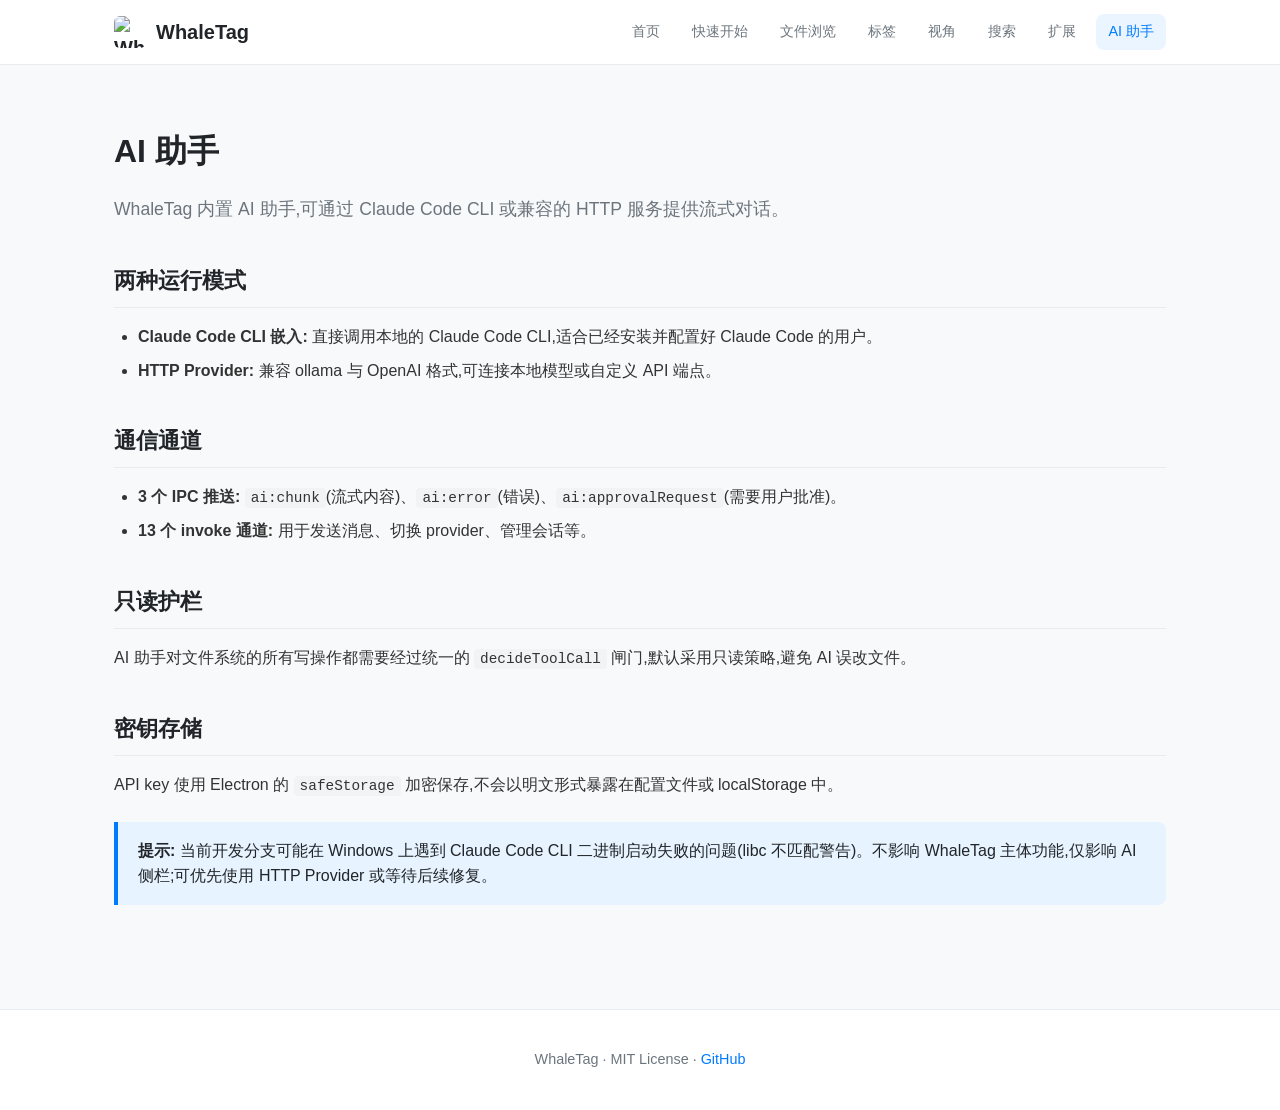
==== pages/ai-assistant.html @ e9094afe "Initial Pages framework Add static HTML usage manual site for WhaleTag.  Includes: - index.html land" ====
<!DOCTYPE html>
<html lang="zh-CN">
<head>
  <meta charset="UTF-8" />
  <meta name="viewport" content="width=device-width, initial-scale=1.0" />
  <title>AI 助手 - WhaleTag 使用说明</title>
  <link rel="stylesheet" href="../css/style.css" />
</head>
<body>
  <header class="site-header">
    <div class="container header-inner">
      <a href="../index.html" class="brand">
        <img src="https://raw.githubusercontent.com/FE-Berserker/WhaleTag/main/resources/logo.png" alt="WhaleTag" class="brand-logo" />
        <span class="brand-name">WhaleTag</span>
      </a>
      <button class="nav-toggle" aria-label="打开导航" aria-expanded="false"><span></span><span></span><span></span></button>
      <nav class="site-nav">
        <a href="../index.html">首页</a>
        <a href="getting-started.html">快速开始</a>
        <a href="file-browser.html">文件浏览</a>
        <a href="tagging.html">标签</a>
        <a href="perspectives.html">视角</a>
        <a href="search.html">搜索</a>
        <a href="extensions.html">扩展</a>
        <a href="ai-assistant.html" class="active">AI 助手</a>
      </nav>
    </div>
  </header>

  <main class="page-content">
    <div class="container">
      <h1>AI 助手</h1>
      <p class="lead">WhaleTag 内置 AI 助手,可通过 Claude Code CLI 或兼容的 HTTP 服务提供流式对话。</p>

      <h2>两种运行模式</h2>
      <ul>
        <li><strong>Claude Code CLI 嵌入:</strong> 直接调用本地的 Claude Code CLI,适合已经安装并配置好 Claude Code 的用户。</li>
        <li><strong>HTTP Provider:</strong> 兼容 ollama 与 OpenAI 格式,可连接本地模型或自定义 API 端点。</li>
      </ul>

      <h2>通信通道</h2>
      <ul>
        <li><strong>3 个 IPC 推送:</strong> <code>ai:chunk</code>(流式内容)、<code>ai:error</code>(错误)、<code>ai:approvalRequest</code>(需要用户批准)。</li>
        <li><strong>13 个 invoke 通道:</strong> 用于发送消息、切换 provider、管理会话等。</li>
      </ul>

      <h2>只读护栏</h2>
      <p>AI 助手对文件系统的所有写操作都需要经过统一的 <code>decideToolCall</code> 闸门,默认采用只读策略,避免 AI 误改文件。</p>

      <h2>密钥存储</h2>
      <p>API key 使用 Electron 的 <code>safeStorage</code> 加密保存,不会以明文形式暴露在配置文件或 localStorage 中。</p>

      <div class="callout">
        <strong>提示:</strong> 当前开发分支可能在 Windows 上遇到 Claude Code CLI 二进制启动失败的问题(libc 不匹配警告)。不影响 WhaleTag 主体功能,仅影响 AI 侧栏;可优先使用 HTTP Provider 或等待后续修复。
      </div>
    </div>
  </main>

  <footer class="site-footer">
    <div class="container">
      <p>WhaleTag · MIT License · <a href="https://github.com/FE-Berserker/WhaleTag" target="_blank" rel="noopener">GitHub</a></p>
    </div>
  </footer>

  <script src="../js/app.js"></script>
</body>
</html>
---- css/style.css ----
:root {
  --color-primary: #007bff;
  --color-primary-dark: #0056b3;
  --color-bg: #f8f9fa;
  --color-surface: #ffffff;
  --color-text: #212529;
  --color-text-muted: #6c757d;
  --color-border: #e9ecef;
  --color-code-bg: #f1f3f5;
  --radius: 8px;
  --shadow: 0 2px 8px rgba(0, 0, 0, 0.06);
  --max-width: 1100px;
}

* {
  box-sizing: border-box;
}

html {
  scroll-behavior: smooth;
}

body {
  margin: 0;
  font-family: -apple-system, BlinkMacSystemFont, "Segoe UI", Roboto, "Helvetica Neue", Arial, sans-serif;
  color: var(--color-text);
  background: var(--color-bg);
  line-height: 1.6;
}

.container {
  max-width: var(--max-width);
  margin: 0 auto;
  padding: 0 24px;
}

/* Header */
.site-header {
  position: sticky;
  top: 0;
  z-index: 100;
  background: rgba(255, 255, 255, 0.95);
  backdrop-filter: blur(8px);
  border-bottom: 1px solid var(--color-border);
}

.header-inner {
  display: flex;
  align-items: center;
  justify-content: space-between;
  height: 64px;
}

.brand {
  display: flex;
  align-items: center;
  gap: 10px;
  text-decoration: none;
  color: var(--color-text);
  font-weight: 700;
  font-size: 1.25rem;
}

.brand-logo {
  width: 32px;
  height: 32px;
  border-radius: 6px;
}

.site-nav {
  display: flex;
  gap: 8px;
}

.site-nav a {
  padding: 6px 12px;
  border-radius: var(--radius);
  text-decoration: none;
  color: var(--color-text-muted);
  font-size: 0.9rem;
  transition: background 0.2s, color 0.2s;
}

.site-nav a:hover,
.site-nav a.active {
  color: var(--color-primary);
  background: rgba(0, 123, 255, 0.08);
}

.nav-toggle {
  display: none;
  flex-direction: column;
  gap: 5px;
  width: 32px;
  height: 32px;
  border: none;
  background: transparent;
  cursor: pointer;
}

.nav-toggle span {
  display: block;
  width: 100%;
  height: 2px;
  background: var(--color-text);
  border-radius: 2px;
  transition: transform 0.2s;
}

/* Hero */
.hero {
  padding: 80px 0 60px;
  background: linear-gradient(135deg, #ffffff 0%, #eef5ff 100%);
  text-align: center;
}

.hero h1 {
  font-size: 2.75rem;
  margin: 0 0 16px;
  color: var(--color-text);
}

.hero-subtitle {
  font-size: 1.25rem;
  color: var(--color-text-muted);
  margin: 0 0 32px;
}

.hero-actions {
  display: flex;
  gap: 16px;
  justify-content: center;
  flex-wrap: wrap;
}

.btn {
  display: inline-flex;
  align-items: center;
  padding: 12px 24px;
  border-radius: var(--radius);
  text-decoration: none;
  font-weight: 600;
  transition: transform 0.15s, box-shadow 0.15s;
}

.btn:hover {
  transform: translateY(-1px);
}

.btn-primary {
  background: var(--color-primary);
  color: #fff;
}

.btn-primary:hover {
  background: var(--color-primary-dark);
}

.btn-secondary {
  background: var(--color-surface);
  color: var(--color-text);
  border: 1px solid var(--color-border);
}

/* Sections */
.section {
  padding: 60px 0;
}

.section-alt {
  background: var(--color-surface);
}

.section h2 {
  font-size: 1.75rem;
  margin: 0 0 24px;
  text-align: center;
}

/* Feature grid */
.feature-grid {
  display: grid;
  grid-template-columns: repeat(auto-fit, minmax(280px, 1fr));
  gap: 20px;
}

.feature-card {
  background: var(--color-surface);
  border: 1px solid var(--color-border);
  border-radius: var(--radius);
  padding: 24px;
  text-decoration: none;
  color: inherit;
  box-shadow: var(--shadow);
  transition: transform 0.15s, box-shadow 0.15s;
}

.feature-card:hover {
  transform: translateY(-2px);
  box-shadow: 0 6px 16px rgba(0, 0, 0, 0.08);
}

.feature-icon {
  font-size: 2rem;
  margin-bottom: 12px;
}

.feature-card h3 {
  margin: 0 0 8px;
  font-size: 1.15rem;
}

.feature-card p {
  margin: 0;
  color: var(--color-text-muted);
  font-size: 0.95rem;
}

/* Content pages */
.page-content {
  padding: 40px 0 80px;
}

.page-content h1 {
  font-size: 2rem;
  margin-bottom: 8px;
}

.page-content .lead {
  font-size: 1.1rem;
  color: var(--color-text-muted);
  margin-bottom: 32px;
}

.page-content h2 {
  font-size: 1.4rem;
  margin: 40px 0 16px;
  padding-bottom: 8px;
  border-bottom: 1px solid var(--color-border);
}

.page-content h3 {
  font-size: 1.15rem;
  margin: 24px 0 12px;
}

.page-content p,
.page-content li {
  color: #333;
}

.page-content ul,
.page-content ol {
  padding-left: 24px;
}

.page-content li + li {
  margin-top: 8px;
}

/* Code */
code {
  font-family: SFMono-Regular, Consolas, "Liberation Mono", Menlo, monospace;
  background: var(--color-code-bg);
  padding: 2px 6px;
  border-radius: 4px;
  font-size: 0.9em;
}

pre {
  background: #1e1e1e;
  color: #d4d4d4;
  padding: 16px;
  border-radius: var(--radius);
  overflow-x: auto;
}

pre code {
  background: transparent;
  padding: 0;
  color: inherit;
}

/* Lists */
.principle-list {
  max-width: 720px;
  margin: 0 auto;
}

.steps {
  max-width: 720px;
  margin: 0 auto 16px;
}

.steps code {
  display: inline-block;
  margin-top: 6px;
}

/* Screenshot placeholder / callout */
.callout {
  background: #e7f3ff;
  border-left: 4px solid var(--color-primary);
  padding: 16px 20px;
  border-radius: 0 var(--radius) var(--radius) 0;
  margin: 24px 0;
}

.screenshot-placeholder {
  background: var(--color-code-bg);
  border: 2px dashed var(--color-border);
  border-radius: var(--radius);
  padding: 40px;
  text-align: center;
  color: var(--color-text-muted);
  margin: 20px 0;
}

/* Footer */
.site-footer {
  background: var(--color-surface);
  border-top: 1px solid var(--color-border);
  padding: 24px 0;
  text-align: center;
  color: var(--color-text-muted);
  font-size: 0.9rem;
}

.site-footer a {
  color: var(--color-primary);
  text-decoration: none;
}

/* Responsive */
@media (max-width: 860px) {
  .nav-toggle {
    display: flex;
  }

  .site-nav {
    position: absolute;
    top: 64px;
    left: 0;
    right: 0;
    flex-direction: column;
    background: var(--color-surface);
    border-bottom: 1px solid var(--color-border);
    padding: 16px 24px;
    gap: 4px;
    display: none;
  }

  .site-nav.open {
    display: flex;
  }

  .site-nav a {
    padding: 10px 12px;
  }

  .hero h1 {
    font-size: 2rem;
  }

  .hero-subtitle {
    font-size: 1.05rem;
  }
}
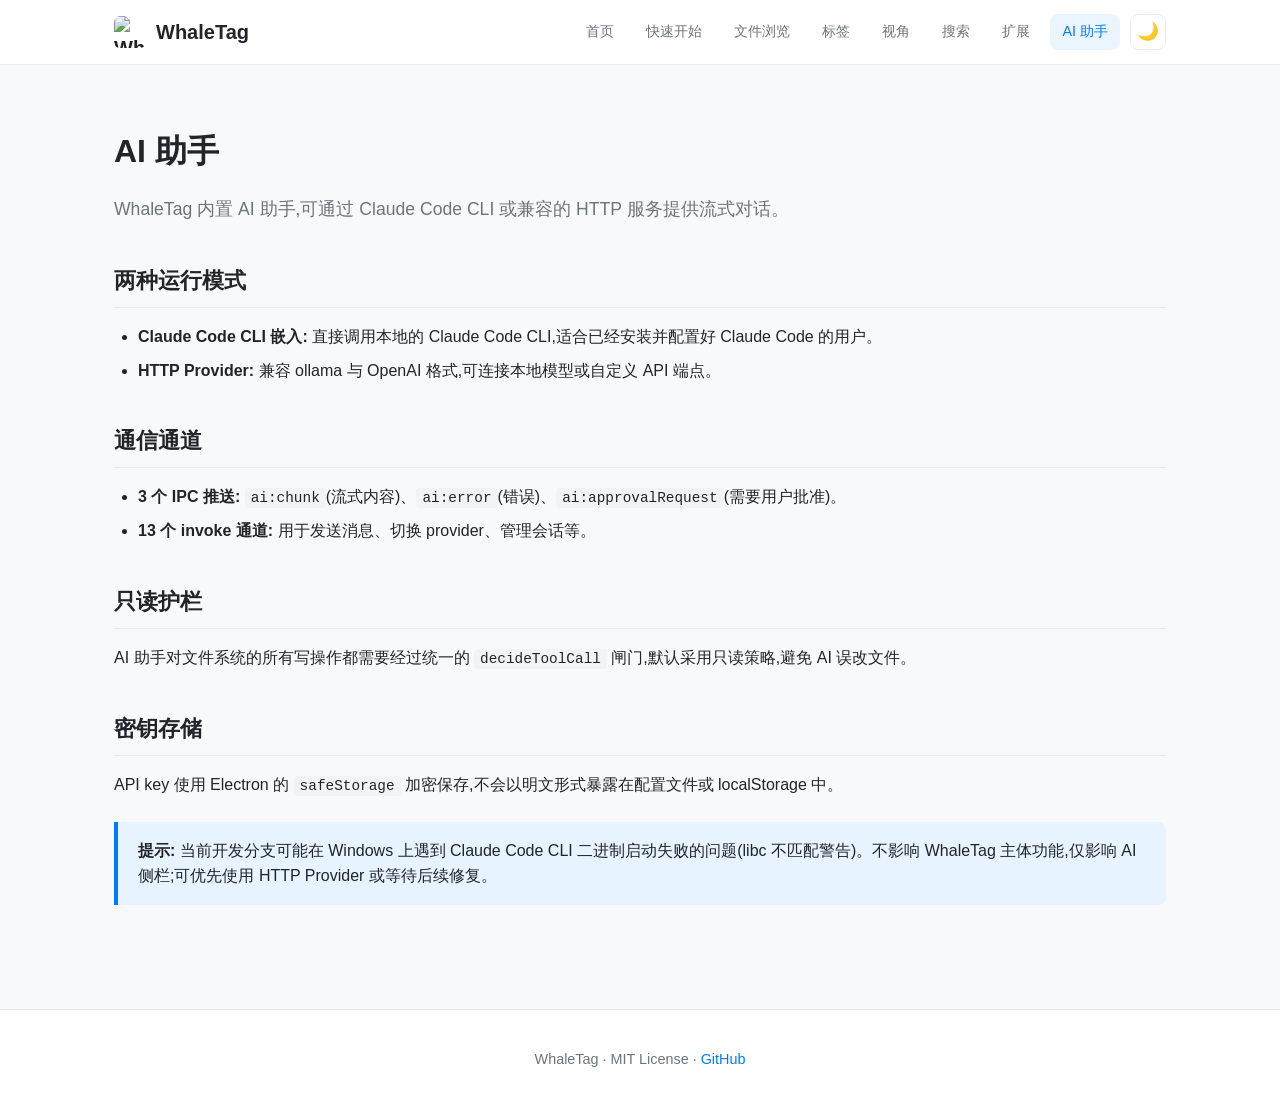
==== commit 1ab6e0bd: "feat: dark/light theme + richer homepage - Add dark/light mode toggle with system preference and loc" ====
--- a/pages/ai-assistant.html
+++ b/pages/ai-assistant.html
@@ -3,6 +3,16 @@
 <head>
   <meta charset="UTF-8" />
   <meta name="viewport" content="width=device-width, initial-scale=1.0" />
+  <script>
+    (function() {
+      try {
+        const stored = localStorage.getItem('whaletag-theme');
+        const prefersDark = window.matchMedia('(prefers-color-scheme: dark)').matches;
+        const theme = stored || (prefersDark ? 'dark' : 'light');
+        document.documentElement.setAttribute('data-theme', theme);
+      } catch {}
+    })();
+  </script>
   <title>AI 助手 - WhaleTag 使用说明</title>
   <link rel="stylesheet" href="../css/style.css" />
 </head>
@@ -13,17 +23,22 @@
         <img src="https://raw.githubusercontent.com/FE-Berserker/WhaleTag/main/resources/logo.png" alt="WhaleTag" class="brand-logo" />
         <span class="brand-name">WhaleTag</span>
       </a>
-      <button class="nav-toggle" aria-label="打开导航" aria-expanded="false"><span></span><span></span><span></span></button>
-      <nav class="site-nav">
-        <a href="../index.html">首页</a>
-        <a href="getting-started.html">快速开始</a>
-        <a href="file-browser.html">文件浏览</a>
-        <a href="tagging.html">标签</a>
-        <a href="perspectives.html">视角</a>
-        <a href="search.html">搜索</a>
-        <a href="extensions.html">扩展</a>
-        <a href="ai-assistant.html" class="active">AI 助手</a>
-      </nav>
+      <div class="header-actions">
+        <nav class="site-nav">
+          <a href="../index.html">首页</a>
+          <a href="getting-started.html">快速开始</a>
+          <a href="file-browser.html">文件浏览</a>
+          <a href="tagging.html">标签</a>
+          <a href="perspectives.html">视角</a>
+          <a href="search.html">搜索</a>
+          <a href="extensions.html">扩展</a>
+          <a href="ai-assistant.html" class="active">AI 助手</a>
+        </nav>
+        <button class="theme-toggle" aria-label="切换主题" title="切换主题">🌙</button>
+        <button class="nav-toggle" aria-label="打开导航" aria-expanded="false">
+          <span></span><span></span><span></span>
+        </button>
+      </div>
     </div>
   </header>
 
--- a/css/style.css
+++ b/css/style.css
@@ -7,11 +7,28 @@
   --color-text-muted: #6c757d;
   --color-border: #e9ecef;
   --color-code-bg: #f1f3f5;
+  --color-callout-bg: #e7f3ff;
+  --color-hero-start: #ffffff;
+  --color-hero-end: #eef5ff;
   --radius: 8px;
   --shadow: 0 2px 8px rgba(0, 0, 0, 0.06);
   --max-width: 1100px;
 }
 
+[data-theme="dark"] {
+  --color-primary: #4dabf7;
+  --color-primary-dark: #339af0;
+  --color-bg: #0f1115;
+  --color-surface: #1a1d23;
+  --color-text: #e9ecef;
+  --color-text-muted: #adb5bd;
+  --color-border: #2c2f36;
+  --color-code-bg: #21252b;
+  --color-callout-bg: #13233a;
+  --color-hero-start: #0f1115;
+  --color-hero-end: #1a2332;
+}
+
 * {
   box-sizing: border-box;
 }
@@ -26,6 +43,7 @@
   color: var(--color-text);
   background: var(--color-bg);
   line-height: 1.6;
+  transition: background 0.25s ease, color 0.25s ease;
 }
 
 .container {
@@ -39,9 +57,14 @@
   position: sticky;
   top: 0;
   z-index: 100;
-  background: rgba(255, 255, 255, 0.95);
+  background: rgba(var(--color-surface-rgb, 255, 255, 255), 0.95);
   backdrop-filter: blur(8px);
   border-bottom: 1px solid var(--color-border);
+  transition: background 0.25s ease, border-color 0.25s ease;
+}
+
+[data-theme="dark"] .site-header {
+  background: rgba(26, 29, 35, 0.95);
 }
 
 .header-inner {
@@ -67,6 +90,32 @@
   border-radius: 6px;
 }
 
+.header-actions {
+  display: flex;
+  align-items: center;
+  gap: 10px;
+}
+
+.theme-toggle {
+  display: inline-flex;
+  align-items: center;
+  justify-content: center;
+  width: 36px;
+  height: 36px;
+  background: transparent;
+  border: 1px solid var(--color-border);
+  border-radius: var(--radius);
+  cursor: pointer;
+  font-size: 1.1rem;
+  line-height: 1;
+  color: var(--color-text);
+  transition: background 0.2s, border-color 0.2s;
+}
+
+.theme-toggle:hover {
+  background: var(--color-code-bg);
+}
+
 .site-nav {
   display: flex;
   gap: 8px;
@@ -85,6 +134,11 @@
 .site-nav a.active {
   color: var(--color-primary);
   background: rgba(0, 123, 255, 0.08);
+}
+
+[data-theme="dark"] .site-nav a:hover,
+[data-theme="dark"] .site-nav a.active {
+  background: rgba(77, 171, 247, 0.12);
 }
 
 .nav-toggle {
@@ -110,8 +164,9 @@
 /* Hero */
 .hero {
   padding: 80px 0 60px;
-  background: linear-gradient(135deg, #ffffff 0%, #eef5ff 100%);
+  background: linear-gradient(135deg, var(--color-hero-start) 0%, var(--color-hero-end) 100%);
   text-align: center;
+  transition: background 0.25s ease;
 }
 
 .hero h1 {
@@ -169,6 +224,7 @@
 
 .section-alt {
   background: var(--color-surface);
+  transition: background 0.25s ease;
 }
 
 .section h2 {
@@ -192,7 +248,7 @@
   text-decoration: none;
   color: inherit;
   box-shadow: var(--shadow);
-  transition: transform 0.15s, box-shadow 0.15s;
+  transition: transform 0.15s, box-shadow 0.15s, background 0.25s, border-color 0.25s;
 }
 
 .feature-card:hover {
@@ -214,6 +270,42 @@
   margin: 0;
   color: var(--color-text-muted);
   font-size: 0.95rem;
+}
+
+/* Tech stack table */
+.tech-table {
+  width: 100%;
+  max-width: 720px;
+  margin: 0 auto;
+  border-collapse: collapse;
+  background: var(--color-surface);
+  border: 1px solid var(--color-border);
+  border-radius: var(--radius);
+  overflow: hidden;
+}
+
+.tech-table th,
+.tech-table td {
+  padding: 12px 16px;
+  text-align: left;
+  border-bottom: 1px solid var(--color-border);
+}
+
+.tech-table th {
+  background: var(--color-code-bg);
+  font-weight: 600;
+  width: 35%;
+}
+
+.tech-table tr:last-child td,
+.tech-table tr:last-child th {
+  border-bottom: none;
+}
+
+/* Architecture code block */
+.arch-diagram {
+  max-width: 720px;
+  margin: 0 auto;
 }
 
 /* Content pages */
@@ -246,7 +338,7 @@
 
 .page-content p,
 .page-content li {
-  color: #333;
+  color: var(--color-text);
 }
 
 .page-content ul,
@@ -299,11 +391,12 @@
 
 /* Screenshot placeholder / callout */
 .callout {
-  background: #e7f3ff;
+  background: var(--color-callout-bg);
   border-left: 4px solid var(--color-primary);
   padding: 16px 20px;
   border-radius: 0 var(--radius) var(--radius) 0;
   margin: 24px 0;
+  transition: background 0.25s ease;
 }
 
 .screenshot-placeholder {
@@ -324,6 +417,7 @@
   text-align: center;
   color: var(--color-text-muted);
   font-size: 0.9rem;
+  transition: background 0.25s ease, border-color 0.25s ease;
 }
 
 .site-footer a {
@@ -365,4 +459,19 @@
   .hero-subtitle {
     font-size: 1.05rem;
   }
-}
+
+  .tech-table th,
+  .tech-table td {
+    display: block;
+    width: 100%;
+  }
+
+  .tech-table th {
+    border-bottom: none;
+    padding-bottom: 0;
+  }
+
+  .tech-table td {
+    padding-top: 4px;
+  }
+}
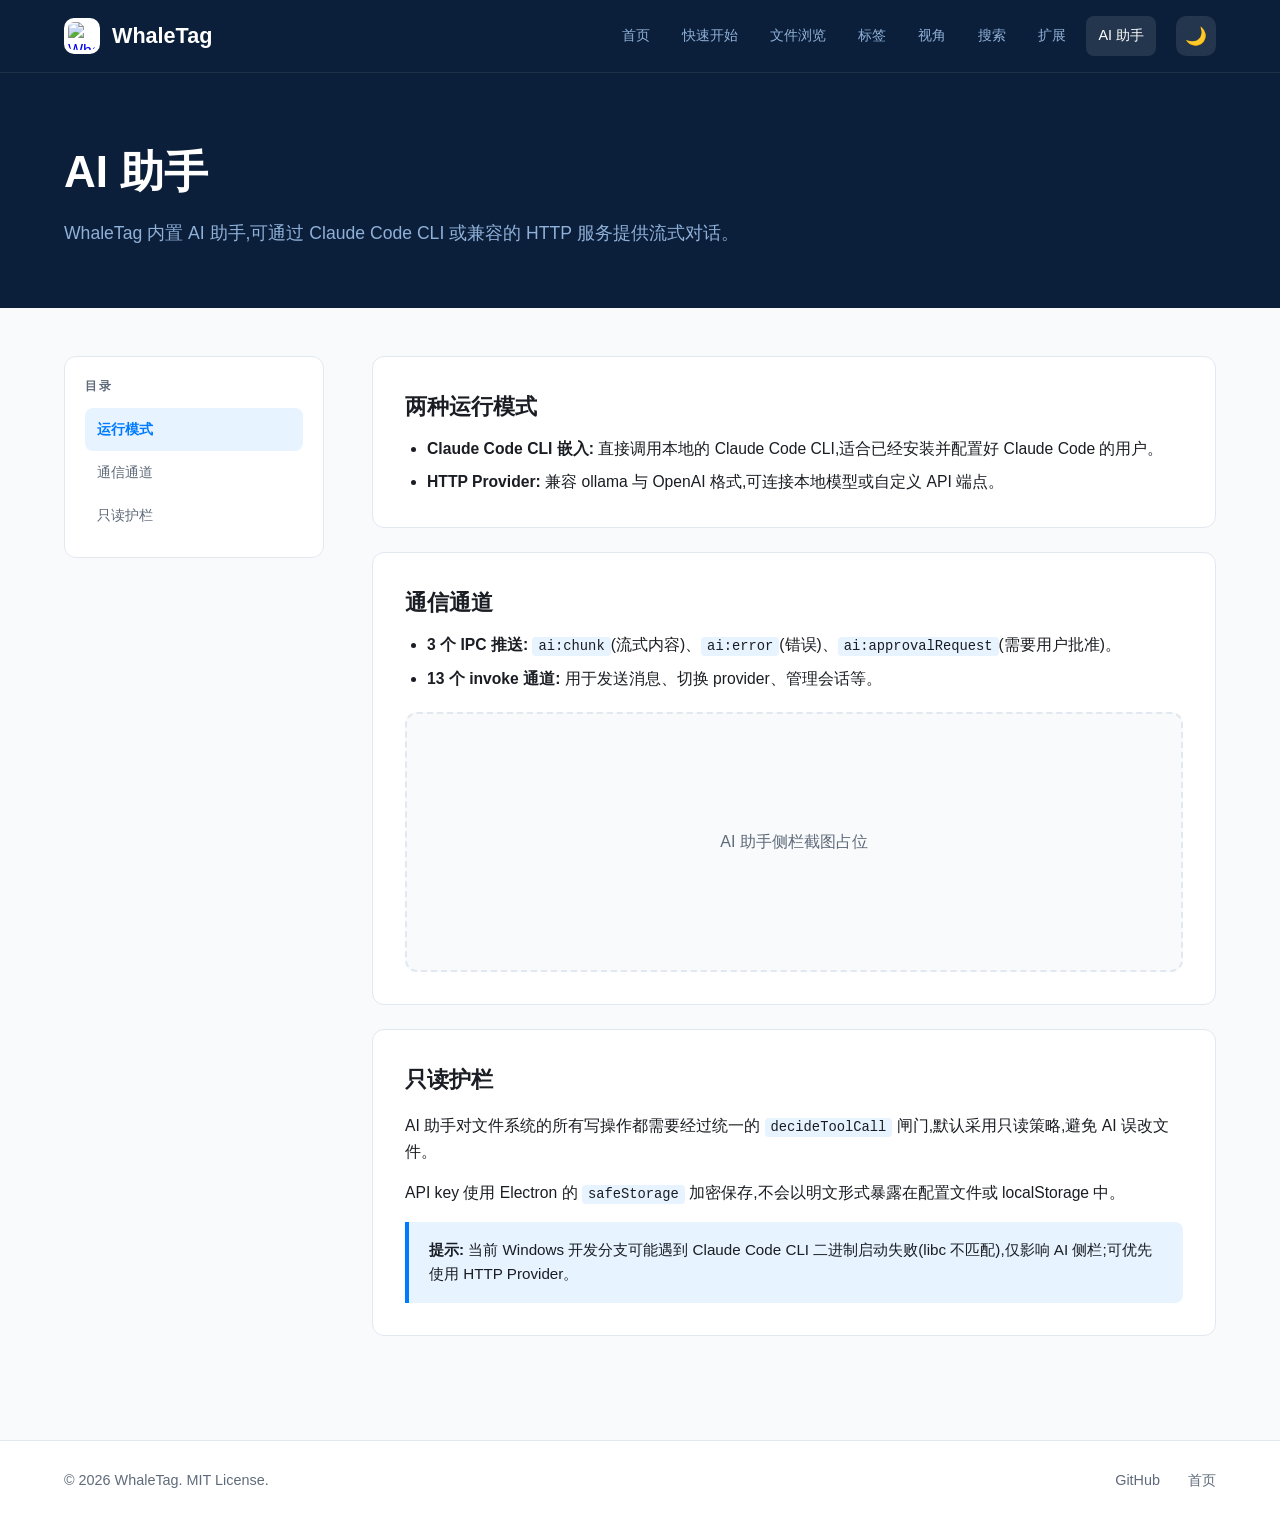
==== commit b60b6190: "redesign: match new Pencil visual style - Dark navy hero with eyebrow, large headline and radial glo" ====
--- a/pages/ai-assistant.html
+++ b/pages/ai-assistant.html
@@ -3,6 +3,8 @@
 <head>
   <meta charset="UTF-8" />
   <meta name="viewport" content="width=device-width, initial-scale=1.0" />
+  <title>AI 助手 - WhaleTag 使用说明</title>
+  <link rel="stylesheet" href="../css/style.css" />
   <script>
     (function() {
       try {
@@ -13,8 +15,6 @@
       } catch {}
     })();
   </script>
-  <title>AI 助手 - WhaleTag 使用说明</title>
-  <link rel="stylesheet" href="../css/style.css" />
 </head>
 <body>
   <header class="site-header">
@@ -42,38 +42,59 @@
     </div>
   </header>
 
-  <main class="page-content">
+  <section class="page-hero">
     <div class="container">
       <h1>AI 助手</h1>
       <p class="lead">WhaleTag 内置 AI 助手,可通过 Claude Code CLI 或兼容的 HTTP 服务提供流式对话。</p>
+    </div>
+  </section>
 
-      <h2>两种运行模式</h2>
-      <ul>
-        <li><strong>Claude Code CLI 嵌入:</strong> 直接调用本地的 Claude Code CLI,适合已经安装并配置好 Claude Code 的用户。</li>
-        <li><strong>HTTP Provider:</strong> 兼容 ollama 与 OpenAI 格式,可连接本地模型或自定义 API 端点。</li>
-      </ul>
+  <main class="page-main">
+    <div class="page-layout">
+      <aside class="sidebar">
+        <div class="sidebar-title">目录</div>
+        <a href="#modes" class="active">运行模式</a>
+        <a href="#channels">通信通道</a>
+        <a href="#guardrails">只读护栏</a>
+      </aside>
 
-      <h2>通信通道</h2>
-      <ul>
-        <li><strong>3 个 IPC 推送:</strong> <code>ai:chunk</code>(流式内容)、<code>ai:error</code>(错误)、<code>ai:approvalRequest</code>(需要用户批准)。</li>
-        <li><strong>13 个 invoke 通道:</strong> 用于发送消息、切换 provider、管理会话等。</li>
-      </ul>
+      <div class="content-area">
+        <article class="content-card" id="modes">
+          <h2>两种运行模式</h2>
+          <ul>
+            <li><strong>Claude Code CLI 嵌入:</strong> 直接调用本地的 Claude Code CLI,适合已经安装并配置好 Claude Code 的用户。</li>
+            <li><strong>HTTP Provider:</strong> 兼容 ollama 与 OpenAI 格式,可连接本地模型或自定义 API 端点。</li>
+          </ul>
+        </article>
 
-      <h2>只读护栏</h2>
-      <p>AI 助手对文件系统的所有写操作都需要经过统一的 <code>decideToolCall</code> 闸门,默认采用只读策略,避免 AI 误改文件。</p>
+        <article class="content-card" id="channels">
+          <h2>通信通道</h2>
+          <ul>
+            <li><strong>3 个 IPC 推送:</strong> <code>ai:chunk</code>(流式内容)、<code>ai:error</code>(错误)、<code>ai:approvalRequest</code>(需要用户批准)。</li>
+            <li><strong>13 个 invoke 通道:</strong> 用于发送消息、切换 provider、管理会话等。</li>
+          </ul>
+          <div class="screenshot-placeholder">AI 助手侧栏截图占位</div>
+        </article>
 
-      <h2>密钥存储</h2>
-      <p>API key 使用 Electron 的 <code>safeStorage</code> 加密保存,不会以明文形式暴露在配置文件或 localStorage 中。</p>
-
-      <div class="callout">
-        <strong>提示:</strong> 当前开发分支可能在 Windows 上遇到 Claude Code CLI 二进制启动失败的问题(libc 不匹配警告)。不影响 WhaleTag 主体功能,仅影响 AI 侧栏;可优先使用 HTTP Provider 或等待后续修复。
+        <article class="content-card" id="guardrails">
+          <h2>只读护栏</h2>
+          <p>AI 助手对文件系统的所有写操作都需要经过统一的 <code>decideToolCall</code> 闸门,默认采用只读策略,避免 AI 误改文件。</p>
+          <p>API key 使用 Electron 的 <code>safeStorage</code> 加密保存,不会以明文形式暴露在配置文件或 localStorage 中。</p>
+          <div class="callout">
+            <strong>提示:</strong> 当前 Windows 开发分支可能遇到 Claude Code CLI 二进制启动失败(libc 不匹配),仅影响 AI 侧栏;可优先使用 HTTP Provider。
+          </div>
+        </article>
       </div>
     </div>
   </main>
 
   <footer class="site-footer">
-    <div class="container">
-      <p>WhaleTag · MIT License · <a href="https://github.com/FE-Berserker/WhaleTag" target="_blank" rel="noopener">GitHub</a></p>
+    <div class="container footer-inner">
+      <span>© 2026 WhaleTag. MIT License.</span>
+      <div class="footer-links">
+        <a href="https://github.com/FE-Berserker/WhaleTag" target="_blank" rel="noopener">GitHub</a>
+        <a href="../index.html">首页</a>
+      </div>
     </div>
   </footer>
 
--- a/css/style.css
+++ b/css/style.css
@@ -1,32 +1,39 @@
 :root {
-  --color-primary: #007bff;
-  --color-primary-dark: #0056b3;
-  --color-bg: #f8f9fa;
+  --color-accent: #007bff;
+  --color-accent-dark: #0056b3;
+  --color-accent-light: #e7f3ff;
+  --color-hero-bg: #0b1f3a;
+  --color-hero-text: #ffffff;
+  --color-hero-muted: #8fb0d8;
+  --color-bg: #ffffff;
   --color-surface: #ffffff;
-  --color-text: #212529;
-  --color-text-muted: #6c757d;
-  --color-border: #e9ecef;
-  --color-code-bg: #f1f3f5;
-  --color-callout-bg: #e7f3ff;
-  --color-hero-start: #ffffff;
-  --color-hero-end: #eef5ff;
-  --radius: 8px;
-  --shadow: 0 2px 8px rgba(0, 0, 0, 0.06);
-  --max-width: 1100px;
+  --color-surface-alt: #f8fafc;
+  --color-text: #1a1d23;
+  --color-text-muted: #5f6b7a;
+  --color-border: #e2e8f0;
+  --color-code-bg: #1e1e1e;
+  --color-code-text: #d4d4d4;
+  --color-shadow: rgba(11, 31, 58, 0.08);
+  --radius: 12px;
+  --radius-sm: 8px;
+  --shadow-card: 0 4px 24px rgba(11, 31, 58, 0.08);
+  --max-width: 1200px;
 }
 
 [data-theme="dark"] {
-  --color-primary: #4dabf7;
-  --color-primary-dark: #339af0;
+  --color-accent: #4dabf7;
+  --color-accent-dark: #339af0;
+  --color-accent-light: #13233a;
+  --color-hero-bg: #070f1a;
+  --color-hero-muted: #7a94b8;
   --color-bg: #0f1115;
   --color-surface: #1a1d23;
+  --color-surface-alt: #15171c;
   --color-text: #e9ecef;
   --color-text-muted: #adb5bd;
   --color-border: #2c2f36;
-  --color-code-bg: #21252b;
-  --color-callout-bg: #13233a;
-  --color-hero-start: #0f1115;
-  --color-hero-end: #1a2332;
+  --color-shadow: rgba(0, 0, 0, 0.35);
+  --shadow-card: 0 4px 24px rgba(0, 0, 0, 0.35);
 }
 
 * {
@@ -57,88 +64,82 @@
   position: sticky;
   top: 0;
   z-index: 100;
-  background: rgba(var(--color-surface-rgb, 255, 255, 255), 0.95);
-  backdrop-filter: blur(8px);
-  border-bottom: 1px solid var(--color-border);
-  transition: background 0.25s ease, border-color 0.25s ease;
-}
-
-[data-theme="dark"] .site-header {
-  background: rgba(26, 29, 35, 0.95);
+  background: var(--color-hero-bg);
+  border-bottom: 1px solid rgba(255, 255, 255, 0.08);
 }
 
 .header-inner {
   display: flex;
   align-items: center;
   justify-content: space-between;
-  height: 64px;
+  height: 72px;
 }
 
 .brand {
   display: flex;
   align-items: center;
-  gap: 10px;
+  gap: 12px;
   text-decoration: none;
-  color: var(--color-text);
+}
+
+.brand-logo {
+  width: 36px;
+  height: 36px;
+  border-radius: 10px;
+  background: #fff;
+  padding: 4px;
+}
+
+.brand-name {
+  color: #fff;
   font-weight: 700;
-  font-size: 1.25rem;
-}
-
-.brand-logo {
-  width: 32px;
-  height: 32px;
-  border-radius: 6px;
+  font-size: 1.35rem;
+  text-decoration: none;
 }
 
 .header-actions {
   display: flex;
   align-items: center;
-  gap: 10px;
+  gap: 20px;
+}
+
+.site-nav {
+  display: flex;
+  gap: 8px;
+}
+
+.site-nav a {
+  padding: 8px 12px;
+  border-radius: var(--radius-sm);
+  text-decoration: none;
+  color: var(--color-hero-muted);
+  font-size: 0.9rem;
+  transition: color 0.2s, background 0.2s;
+}
+
+.site-nav a:hover,
+.site-nav a.active {
+  color: #fff;
+  background: rgba(255, 255, 255, 0.1);
 }
 
 .theme-toggle {
   display: inline-flex;
   align-items: center;
   justify-content: center;
-  width: 36px;
-  height: 36px;
-  background: transparent;
-  border: 1px solid var(--color-border);
-  border-radius: var(--radius);
+  width: 40px;
+  height: 40px;
+  background: rgba(255, 255, 255, 0.1);
+  border: none;
+  border-radius: 10px;
   cursor: pointer;
   font-size: 1.1rem;
-  line-height: 1;
-  color: var(--color-text);
-  transition: background 0.2s, border-color 0.2s;
+  color: #fff;
+  transition: background 0.2s;
 }
 
 .theme-toggle:hover {
-  background: var(--color-code-bg);
-}
-
-.site-nav {
-  display: flex;
-  gap: 8px;
-}
-
-.site-nav a {
-  padding: 6px 12px;
-  border-radius: var(--radius);
-  text-decoration: none;
-  color: var(--color-text-muted);
-  font-size: 0.9rem;
-  transition: background 0.2s, color 0.2s;
-}
-
-.site-nav a:hover,
-.site-nav a.active {
-  color: var(--color-primary);
-  background: rgba(0, 123, 255, 0.08);
-}
-
-[data-theme="dark"] .site-nav a:hover,
-[data-theme="dark"] .site-nav a.active {
-  background: rgba(77, 171, 247, 0.12);
+  background: rgba(255, 255, 255, 0.2);
 }
 
 .nav-toggle {
@@ -156,114 +157,180 @@
   display: block;
   width: 100%;
   height: 2px;
-  background: var(--color-text);
+  background: #fff;
   border-radius: 2px;
-  transition: transform 0.2s;
 }
 
 /* Hero */
 .hero {
-  padding: 80px 0 60px;
-  background: linear-gradient(135deg, var(--color-hero-start) 0%, var(--color-hero-end) 100%);
+  position: relative;
+  padding: 80px 0 100px;
+  background: var(--color-hero-bg);
+  color: #fff;
+  overflow: hidden;
+}
+
+.hero::before {
+  content: "";
+  position: absolute;
+  top: -100px;
+  right: -80px;
+  width: 420px;
+  height: 420px;
+  background: radial-gradient(circle, rgba(77, 171, 247, 0.2) 0%, transparent 70%);
+  border-radius: 50%;
+  pointer-events: none;
+}
+
+.hero-eyebrow {
+  display: inline-block;
+  font-size: 0.85rem;
+  font-weight: 600;
+  letter-spacing: 2px;
+  color: var(--color-accent);
+  margin-bottom: 16px;
+}
+
+.hero h1 {
+  font-size: 3.5rem;
+  line-height: 1.15;
+  margin: 0 0 20px;
+  font-weight: 800;
+  max-width: 760px;
+}
+
+.hero-subtitle {
+  font-size: 1.15rem;
+  color: var(--color-hero-muted);
+  margin: 0 0 32px;
+  max-width: 620px;
+}
+
+.hero-actions {
+  display: flex;
+  gap: 16px;
+  flex-wrap: wrap;
+}
+
+.btn {
+  display: inline-flex;
+  align-items: center;
+  padding: 14px 28px;
+  border-radius: var(--radius-sm);
+  text-decoration: none;
+  font-weight: 600;
+  font-size: 0.95rem;
+  transition: transform 0.15s, box-shadow 0.15s, background 0.2s;
+}
+
+.btn:hover {
+  transform: translateY(-1px);
+}
+
+.btn-primary {
+  background: var(--color-accent);
+  color: #fff;
+}
+
+.btn-primary:hover {
+  background: var(--color-accent-dark);
+  box-shadow: 0 4px 16px rgba(0, 123, 255, 0.35);
+}
+
+.btn-secondary {
+  background: transparent;
+  color: #fff;
+  border: 1px solid rgba(255, 255, 255, 0.3);
+}
+
+.btn-secondary:hover {
+  background: rgba(255, 255, 255, 0.08);
+}
+
+/* Sections */
+.section {
+  padding: 80px 0;
+}
+
+.section-alt {
+  background: var(--color-surface-alt);
+}
+
+.section-header {
   text-align: center;
-  transition: background 0.25s ease;
-}
-
-.hero h1 {
-  font-size: 2.75rem;
-  margin: 0 0 16px;
-  color: var(--color-text);
-}
-
-.hero-subtitle {
-  font-size: 1.25rem;
-  color: var(--color-text-muted);
-  margin: 0 0 32px;
-}
-
-.hero-actions {
-  display: flex;
-  gap: 16px;
+  max-width: 640px;
+  margin: 0 auto 48px;
+}
+
+.section-eyebrow {
+  display: inline-block;
+  font-size: 0.8rem;
+  font-weight: 600;
+  letter-spacing: 2px;
+  color: var(--color-accent);
+  margin-bottom: 10px;
+}
+
+.section h2 {
+  font-size: 2.25rem;
+  margin: 0 0 12px;
+  font-weight: 700;
+}
+
+.section-subtitle {
+  font-size: 1.05rem;
+  color: var(--color-text-muted);
+  margin: 0;
+}
+
+/* Feature grid */
+.feature-rows {
+  display: flex;
+  flex-direction: column;
+  gap: 24px;
+  align-items: center;
+}
+
+.feature-row {
+  display: flex;
+  gap: 24px;
   justify-content: center;
   flex-wrap: wrap;
-}
-
-.btn {
-  display: inline-flex;
-  align-items: center;
-  padding: 12px 24px;
-  border-radius: var(--radius);
-  text-decoration: none;
-  font-weight: 600;
-  transition: transform 0.15s, box-shadow 0.15s;
-}
-
-.btn:hover {
-  transform: translateY(-1px);
-}
-
-.btn-primary {
-  background: var(--color-primary);
-  color: #fff;
-}
-
-.btn-primary:hover {
-  background: var(--color-primary-dark);
-}
-
-.btn-secondary {
-  background: var(--color-surface);
-  color: var(--color-text);
-  border: 1px solid var(--color-border);
-}
-
-/* Sections */
-.section {
-  padding: 60px 0;
-}
-
-.section-alt {
-  background: var(--color-surface);
-  transition: background 0.25s ease;
-}
-
-.section h2 {
-  font-size: 1.75rem;
-  margin: 0 0 24px;
-  text-align: center;
-}
-
-/* Feature grid */
-.feature-grid {
-  display: grid;
-  grid-template-columns: repeat(auto-fit, minmax(280px, 1fr));
-  gap: 20px;
 }
 
 .feature-card {
   background: var(--color-surface);
   border: 1px solid var(--color-border);
   border-radius: var(--radius);
-  padding: 24px;
+  padding: 28px;
+  width: 320px;
   text-decoration: none;
   color: inherit;
-  box-shadow: var(--shadow);
-  transition: transform 0.15s, box-shadow 0.15s, background 0.25s, border-color 0.25s;
+  box-shadow: var(--shadow-card);
+  transition: transform 0.15s, box-shadow 0.15s;
 }
 
 .feature-card:hover {
-  transform: translateY(-2px);
-  box-shadow: 0 6px 16px rgba(0, 0, 0, 0.08);
+  transform: translateY(-3px);
+  box-shadow: 0 8px 32px var(--color-shadow);
 }
 
 .feature-icon {
-  font-size: 2rem;
-  margin-bottom: 12px;
+  width: 48px;
+  height: 48px;
+  border-radius: 12px;
+  background: var(--color-accent-light);
+  display: flex;
+  align-items: center;
+  justify-content: center;
+  font-size: 1.5rem;
+  margin-bottom: 16px;
 }
 
 .feature-card h3 {
   margin: 0 0 8px;
   font-size: 1.15rem;
+  font-weight: 600;
 }
 
 .feature-card p {
@@ -272,173 +339,306 @@
   font-size: 0.95rem;
 }
 
-/* Tech stack table */
-.tech-table {
-  width: 100%;
-  max-width: 720px;
-  margin: 0 auto;
-  border-collapse: collapse;
+/* Split section */
+.split-section {
+  display: flex;
+  gap: 48px;
+  justify-content: center;
+  flex-wrap: wrap;
+}
+
+.split-col {
+  flex: 1;
+  min-width: 320px;
+  max-width: 560px;
+}
+
+.split-col .section-header {
+  text-align: left;
+  margin: 0 0 24px;
+  max-width: none;
+}
+
+/* Tech list */
+.tech-list {
+  display: flex;
+  flex-direction: column;
+  gap: 10px;
+}
+
+.tech-item {
+  display: flex;
+  align-items: center;
+  gap: 14px;
+  padding: 14px 16px;
+  background: var(--color-surface);
+  border: 1px solid var(--color-border);
+  border-radius: var(--radius-sm);
+}
+
+.tech-dot {
+  width: 8px;
+  height: 8px;
+  border-radius: 50%;
+  background: var(--color-accent);
+  flex-shrink: 0;
+}
+
+.tech-name {
+  font-weight: 600;
+  font-size: 0.95rem;
+  min-width: 170px;
+}
+
+.tech-desc {
+  color: var(--color-text-muted);
+  font-size: 0.9rem;
+}
+
+/* Code block */
+pre {
+  background: var(--color-code-bg);
+  color: var(--color-code-text);
+  padding: 24px;
+  border-radius: var(--radius);
+  overflow-x: auto;
+  margin: 0;
+}
+
+pre code {
+  font-family: "Roboto Mono", SFMono-Regular, Consolas, "Liberation Mono", Menlo, monospace;
+  background: transparent;
+  padding: 0;
+  font-size: 0.9rem;
+  line-height: 1.7;
+}
+
+/* Principles grid */
+.principles-grid {
+  display: flex;
+  gap: 24px;
+  justify-content: center;
+  flex-wrap: wrap;
+}
+
+.principle-card {
   background: var(--color-surface);
   border: 1px solid var(--color-border);
   border-radius: var(--radius);
-  overflow: hidden;
-}
-
-.tech-table th,
-.tech-table td {
-  padding: 12px 16px;
-  text-align: left;
-  border-bottom: 1px solid var(--color-border);
-}
-
-.tech-table th {
-  background: var(--color-code-bg);
+  padding: 24px;
+  width: 270px;
+}
+
+.principle-card h3 {
+  margin: 0 0 8px;
+  font-size: 1.1rem;
   font-weight: 600;
-  width: 35%;
-}
-
-.tech-table tr:last-child td,
-.tech-table tr:last-child th {
-  border-bottom: none;
-}
-
-/* Architecture code block */
-.arch-diagram {
-  max-width: 720px;
+}
+
+.principle-card p {
+  margin: 0;
+  color: var(--color-text-muted);
+  font-size: 0.9rem;
+}
+
+/* CTA section */
+.cta-section {
+  padding: 64px 24px;
+  text-align: center;
+  background: var(--color-accent-light);
+}
+
+.cta-section h2 {
+  font-size: 1.9rem;
+  margin: 0 0 10px;
+  font-weight: 700;
+}
+
+.cta-section p {
+  color: var(--color-text-muted);
+  margin: 0 0 24px;
+}
+
+.cta-section .btn-primary {
+  display: inline-flex;
+}
+
+/* Content pages */
+.page-hero {
+  background: var(--color-hero-bg);
+  color: #fff;
+  padding: 64px 0 60px;
+}
+
+.page-hero h1 {
+  font-size: 2.75rem;
+  font-weight: 800;
+  margin: 0 0 12px;
+}
+
+.page-hero .lead {
+  font-size: 1.1rem;
+  color: var(--color-hero-muted);
+  margin: 0;
+  max-width: 700px;
+}
+
+.page-main {
+  padding: 48px 0 80px;
+  background: var(--color-surface-alt);
+}
+
+.page-layout {
+  display: flex;
+  gap: 48px;
+  max-width: var(--max-width);
   margin: 0 auto;
-}
-
-/* Content pages */
-.page-content {
-  padding: 40px 0 80px;
-}
-
-.page-content h1 {
-  font-size: 2rem;
-  margin-bottom: 8px;
-}
-
-.page-content .lead {
-  font-size: 1.1rem;
-  color: var(--color-text-muted);
-  margin-bottom: 32px;
-}
-
-.page-content h2 {
+  padding: 0 24px;
+}
+
+.sidebar {
+  width: 260px;
+  flex-shrink: 0;
+  background: var(--color-surface);
+  border: 1px solid var(--color-border);
+  border-radius: var(--radius);
+  padding: 20px;
+  align-self: flex-start;
+  position: sticky;
+  top: 92px;
+}
+
+.sidebar-title {
+  font-size: 0.75rem;
+  font-weight: 700;
+  letter-spacing: 1.5px;
+  color: var(--color-text-muted);
+  margin: 0 0 12px;
+  text-transform: uppercase;
+}
+
+.sidebar a {
+  display: block;
+  padding: 10px 12px;
+  border-radius: var(--radius-sm);
+  color: var(--color-text-muted);
+  text-decoration: none;
+  font-size: 0.9rem;
+  font-weight: 500;
+  transition: background 0.15s, color 0.15s;
+}
+
+.sidebar a:hover,
+.sidebar a.active {
+  color: var(--color-accent);
+  background: var(--color-accent-light);
+  font-weight: 600;
+}
+
+.content-area {
+  flex: 1;
+  min-width: 0;
+}
+
+.content-card {
+  background: var(--color-surface);
+  border: 1px solid var(--color-border);
+  border-radius: var(--radius);
+  padding: 32px;
+  margin-bottom: 24px;
+}
+
+.content-card h2 {
   font-size: 1.4rem;
-  margin: 40px 0 16px;
-  padding-bottom: 8px;
-  border-bottom: 1px solid var(--color-border);
-}
-
-.page-content h3 {
-  font-size: 1.15rem;
-  margin: 24px 0 12px;
-}
-
-.page-content p,
-.page-content li {
+  margin: 0 0 12px;
+  font-weight: 700;
+}
+
+.content-card p,
+.content-card li {
   color: var(--color-text);
-}
-
-.page-content ul,
-.page-content ol {
-  padding-left: 24px;
-}
-
-.page-content li + li {
+  font-size: 0.98rem;
+}
+
+.content-card ul,
+.content-card ol {
+  padding-left: 22px;
+  margin: 0;
+}
+
+.content-card li + li {
   margin-top: 8px;
 }
 
-/* Code */
-code {
-  font-family: SFMono-Regular, Consolas, "Liberation Mono", Menlo, monospace;
-  background: var(--color-code-bg);
+.content-card code {
+  font-family: "Roboto Mono", SFMono-Regular, Consolas, monospace;
+  background: var(--color-accent-light);
+  color: var(--color-text);
   padding: 2px 6px;
   border-radius: 4px;
-  font-size: 0.9em;
-}
-
-pre {
-  background: #1e1e1e;
-  color: #d4d4d4;
-  padding: 16px;
-  border-radius: var(--radius);
-  overflow-x: auto;
-}
-
-pre code {
-  background: transparent;
-  padding: 0;
-  color: inherit;
-}
-
-/* Lists */
-.principle-list {
-  max-width: 720px;
-  margin: 0 auto;
-}
-
-.steps {
-  max-width: 720px;
-  margin: 0 auto 16px;
-}
-
-.steps code {
-  display: inline-block;
-  margin-top: 6px;
-}
-
-/* Screenshot placeholder / callout */
-.callout {
-  background: var(--color-callout-bg);
-  border-left: 4px solid var(--color-primary);
-  padding: 16px 20px;
-  border-radius: 0 var(--radius) var(--radius) 0;
-  margin: 24px 0;
-  transition: background 0.25s ease;
+  font-size: 0.88em;
 }
 
 .screenshot-placeholder {
-  background: var(--color-code-bg);
+  background: var(--color-surface-alt);
   border: 2px dashed var(--color-border);
   border-radius: var(--radius);
-  padding: 40px;
-  text-align: center;
-  color: var(--color-text-muted);
-  margin: 20px 0;
+  height: 260px;
+  display: flex;
+  align-items: center;
+  justify-content: center;
+  color: var(--color-text-muted);
+  margin-top: 20px;
+}
+
+.callout {
+  background: var(--color-accent-light);
+  border-left: 4px solid var(--color-accent);
+  padding: 16px 20px;
+  border-radius: 0 var(--radius-sm) var(--radius-sm) 0;
+  margin-top: 16px;
+  font-size: 0.95rem;
 }
 
 /* Footer */
 .site-footer {
   background: var(--color-surface);
   border-top: 1px solid var(--color-border);
-  padding: 24px 0;
-  text-align: center;
+  padding: 28px 0;
+}
+
+.footer-inner {
+  display: flex;
+  justify-content: space-between;
+  align-items: center;
   color: var(--color-text-muted);
   font-size: 0.9rem;
-  transition: background 0.25s ease, border-color 0.25s ease;
-}
-
-.site-footer a {
-  color: var(--color-primary);
+}
+
+.footer-links a {
+  color: var(--color-text-muted);
   text-decoration: none;
+  margin-left: 24px;
+  transition: color 0.2s;
+}
+
+.footer-links a:hover {
+  color: var(--color-accent);
 }
 
 /* Responsive */
-@media (max-width: 860px) {
+@media (max-width: 900px) {
   .nav-toggle {
     display: flex;
   }
 
   .site-nav {
     position: absolute;
-    top: 64px;
+    top: 72px;
     left: 0;
     right: 0;
     flex-direction: column;
-    background: var(--color-surface);
-    border-bottom: 1px solid var(--color-border);
+    background: var(--color-hero-bg);
     padding: 16px 24px;
     gap: 4px;
     display: none;
@@ -448,30 +648,37 @@
     display: flex;
   }
 
-  .site-nav a {
-    padding: 10px 12px;
-  }
-
   .hero h1 {
-    font-size: 2rem;
-  }
-
-  .hero-subtitle {
-    font-size: 1.05rem;
-  }
-
-  .tech-table th,
-  .tech-table td {
-    display: block;
+    font-size: 2.4rem;
+  }
+
+  .feature-card,
+  .principle-card {
     width: 100%;
-  }
-
-  .tech-table th {
-    border-bottom: none;
-    padding-bottom: 0;
-  }
-
-  .tech-table td {
-    padding-top: 4px;
-  }
-}
+    max-width: 360px;
+  }
+
+  .split-section {
+    flex-direction: column;
+    align-items: center;
+  }
+
+  .page-layout {
+    flex-direction: column;
+  }
+
+  .sidebar {
+    position: static;
+    width: 100%;
+  }
+
+  .footer-inner {
+    flex-direction: column;
+    gap: 12px;
+    text-align: center;
+  }
+
+  .footer-links a {
+    margin: 0 12px;
+  }
+}
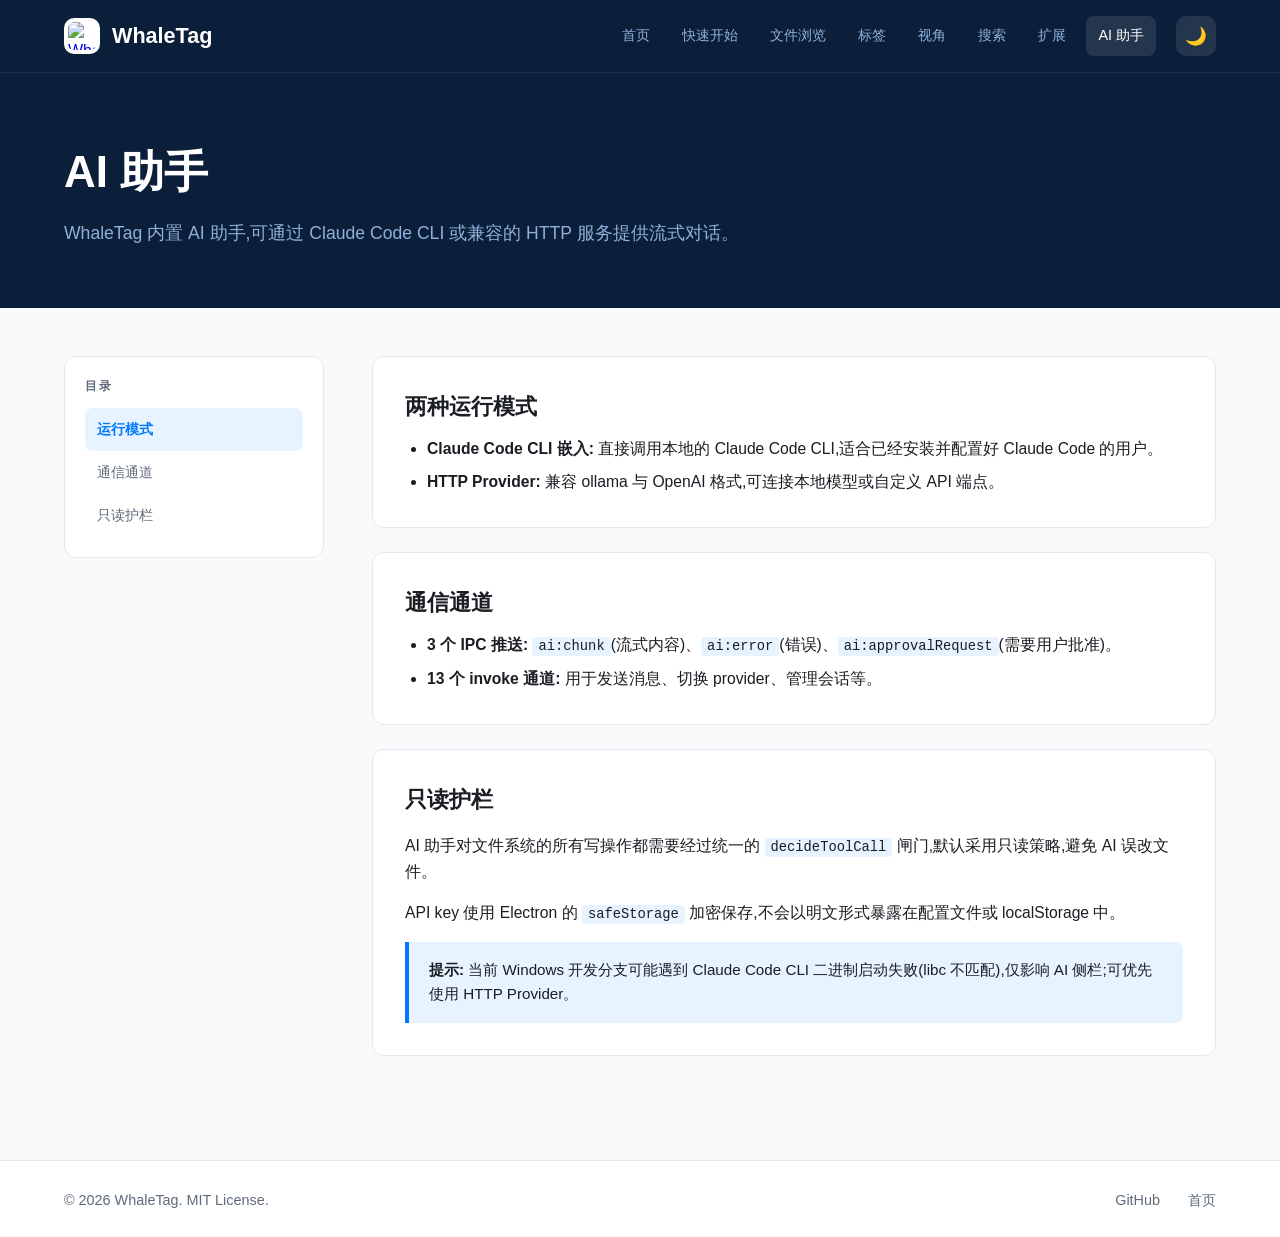
==== commit 90925713: "docs: add tagging screenshot, remove AI and revision placeholders" ====
--- a/pages/ai-assistant.html
+++ b/pages/ai-assistant.html
@@ -73,7 +73,6 @@
             <li><strong>3 个 IPC 推送:</strong> <code>ai:chunk</code>(流式内容)、<code>ai:error</code>(错误)、<code>ai:approvalRequest</code>(需要用户批准)。</li>
             <li><strong>13 个 invoke 通道:</strong> 用于发送消息、切换 provider、管理会话等。</li>
           </ul>
-          <div class="screenshot-placeholder">AI 助手侧栏截图占位</div>
         </article>
 
         <article class="content-card" id="guardrails">
--- a/css/style.css
+++ b/css/style.css
@@ -591,6 +591,16 @@
   margin-top: 20px;
 }
 
+img.screenshot {
+  display: block;
+  width: 100%;
+  height: auto;
+  border-radius: var(--radius);
+  border: 1px solid var(--color-border);
+  box-shadow: var(--shadow-card);
+  margin-top: 20px;
+}
+
 .callout {
   background: var(--color-accent-light);
   border-left: 4px solid var(--color-accent);
@@ -626,8 +636,187 @@
   color: var(--color-accent);
 }
 
-/* Responsive */
+/* Gallery carousel */
+.gallery-section {
+  background: var(--color-surface-alt);
+  padding: 80px 0;
+}
+
+.carousel {
+  position: relative;
+  max-width: 1080px;
+  margin: 0 auto;
+  border-radius: var(--radius);
+  overflow: hidden;
+}
+
+.carousel-track {
+  display: flex;
+  height: 640px;
+  transition: transform 0.45s cubic-bezier(0.22, 1, 0.36, 1);
+  will-change: transform;
+}
+
+.carousel-slide {
+  flex: 0 0 100%;
+  height: 100%;
+  margin: 0;
+  display: flex;
+  flex-direction: column;
+  align-items: center;
+  justify-content: center;
+  opacity: 0.4;
+  transform: scale(0.96);
+  transition: opacity 0.45s ease, transform 0.45s ease;
+  pointer-events: none;
+}
+
+.carousel-slide.active {
+  opacity: 1;
+  transform: scale(1);
+  pointer-events: auto;
+}
+
+.carousel-slide img {
+  display: block;
+  max-width: 100%;
+  max-height: 560px;
+  width: auto;
+  height: auto;
+  object-fit: contain;
+  border-radius: var(--radius);
+  background: var(--color-surface);
+  box-shadow: var(--shadow-card);
+  border: 1px solid var(--color-border);
+}
+
+.carousel-slide figcaption {
+  flex-shrink: 0;
+  text-align: center;
+  margin-top: 16px;
+  font-size: 1rem;
+  color: var(--color-text-muted);
+  font-weight: 500;
+}
+
+.carousel-btn {
+  position: absolute;
+  top: calc(50% - 22px);
+  transform: translateY(-50%);
+  width: 48px;
+  height: 48px;
+  border-radius: 50%;
+  border: 1px solid var(--color-border);
+  background: var(--color-surface);
+  color: var(--color-text);
+  cursor: pointer;
+  display: inline-flex;
+  align-items: center;
+  justify-content: center;
+  box-shadow: var(--shadow-card);
+  transition: background 0.2s, transform 0.15s, opacity 0.2s;
+  z-index: 10;
+}
+
+.carousel-btn:hover {
+  background: var(--color-accent-light);
+  transform: translateY(-50%) scale(1.05);
+}
+
+.carousel-btn:active {
+  transform: translateY(-50%) scale(0.97);
+}
+
+.carousel-btn svg {
+  width: 24px;
+  height: 24px;
+  fill: currentColor;
+}
+
+.carousel-prev {
+  left: 16px;
+}
+
+.carousel-next {
+  right: 16px;
+}
+
+.carousel-dots {
+  display: flex;
+  justify-content: center;
+  gap: 10px;
+  margin-top: 24px;
+}
+
+.carousel-dots button {
+  width: 10px;
+  height: 10px;
+  border-radius: 50%;
+  border: none;
+  background: var(--color-border);
+  cursor: pointer;
+  padding: 0;
+  transition: background 0.2s, transform 0.2s;
+}
+
+.carousel-dots button[aria-selected="true"] {
+  background: var(--color-accent);
+  transform: scale(1.25);
+}
+
+.carousel-dots button:hover {
+  background: var(--color-accent-dark);
+}
+
+/* Drag / swipe hint */
+.carousel.is-dragging .carousel-track {
+  transition: none;
+  cursor: grabbing;
+}
+
+.carousel.is-dragging {
+  cursor: grab;
+}
+
+/* Responsive carousel */
+@media (max-width: 1160px) {
+  .carousel-prev {
+    left: 12px;
+  }
+
+  .carousel-next {
+    right: 12px;
+  }
+
+  .carousel-btn {
+    width: 40px;
+    height: 40px;
+  }
+}
+
+@media (max-width: 600px) {
+  .carousel-track {
+    height: 360px;
+  }
+
+  .carousel-slide img {
+    max-height: 290px;
+  }
+
+  .carousel-btn {
+    display: none;
+  }
+}
+
 @media (max-width: 900px) {
+  .carousel-track {
+    height: 480px;
+  }
+
+  .carousel-slide img {
+    max-height: 400px;
+  }
+
   .nav-toggle {
     display: flex;
   }
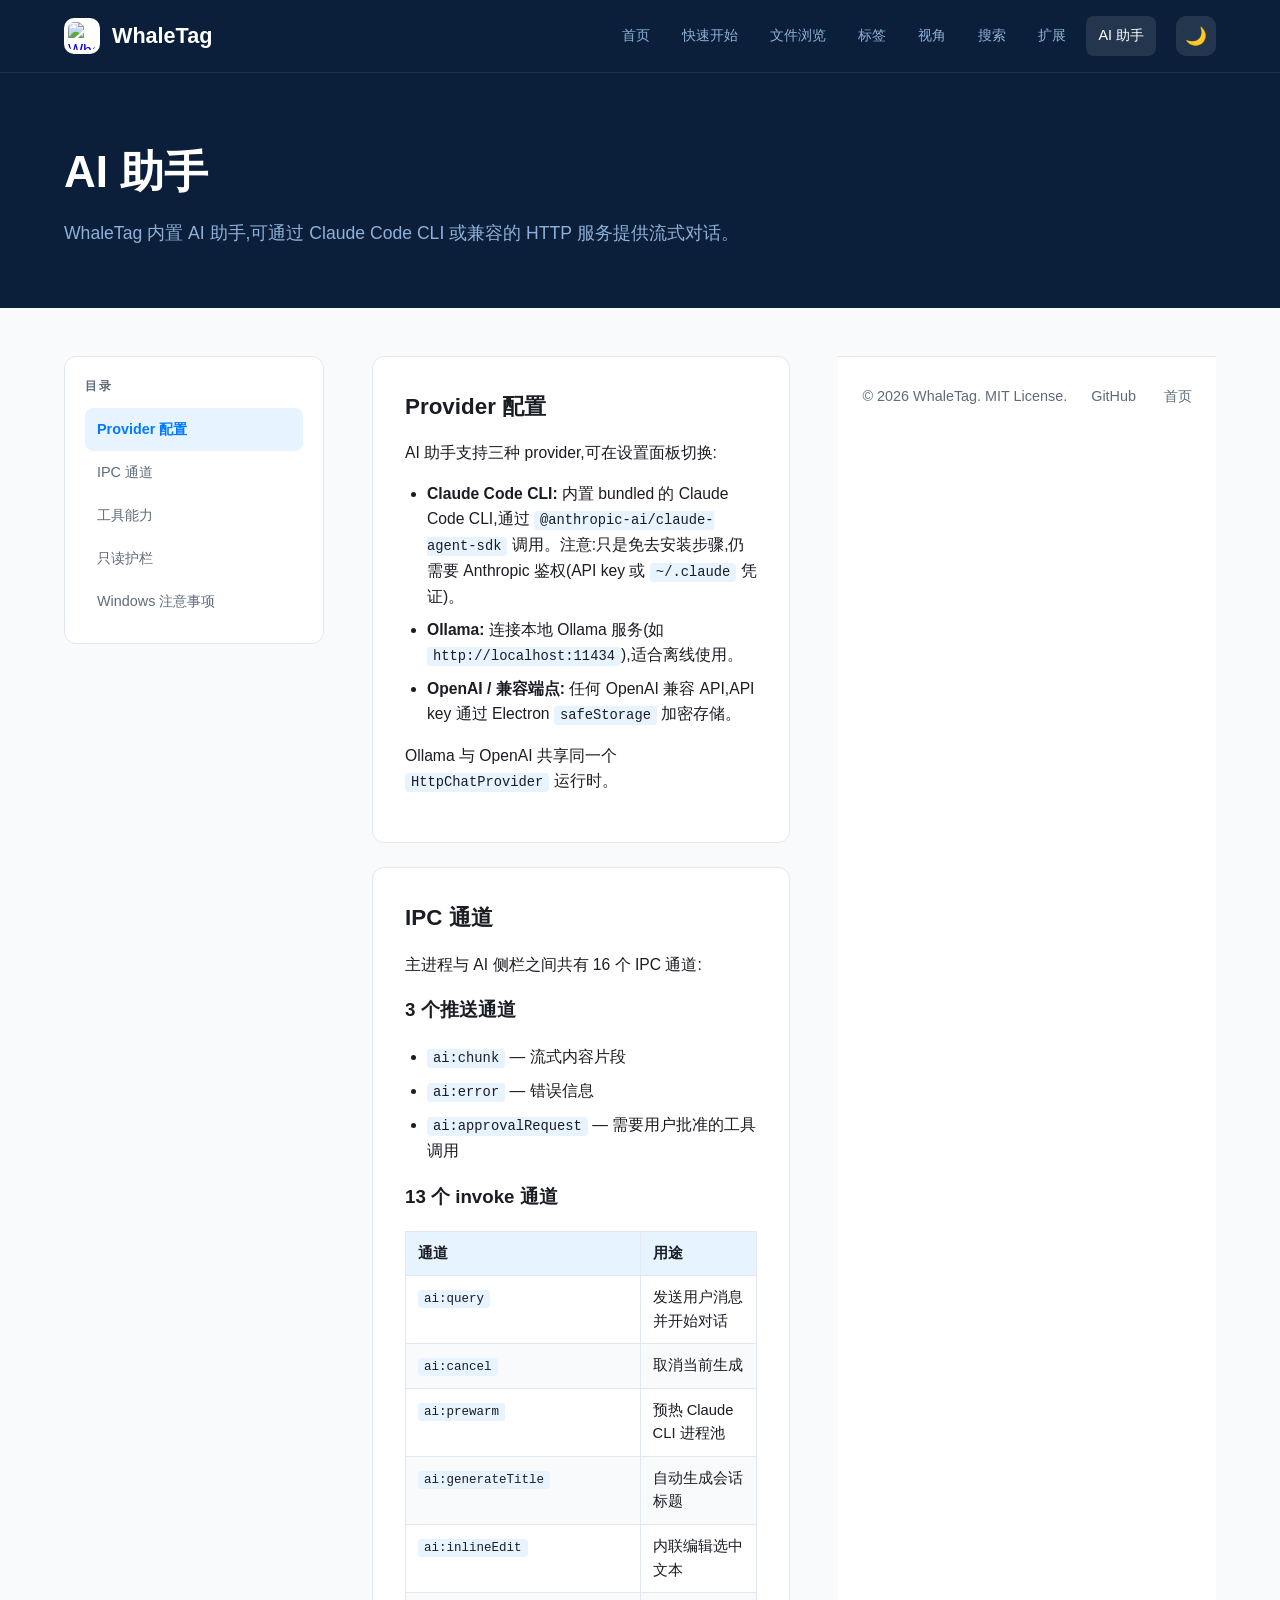
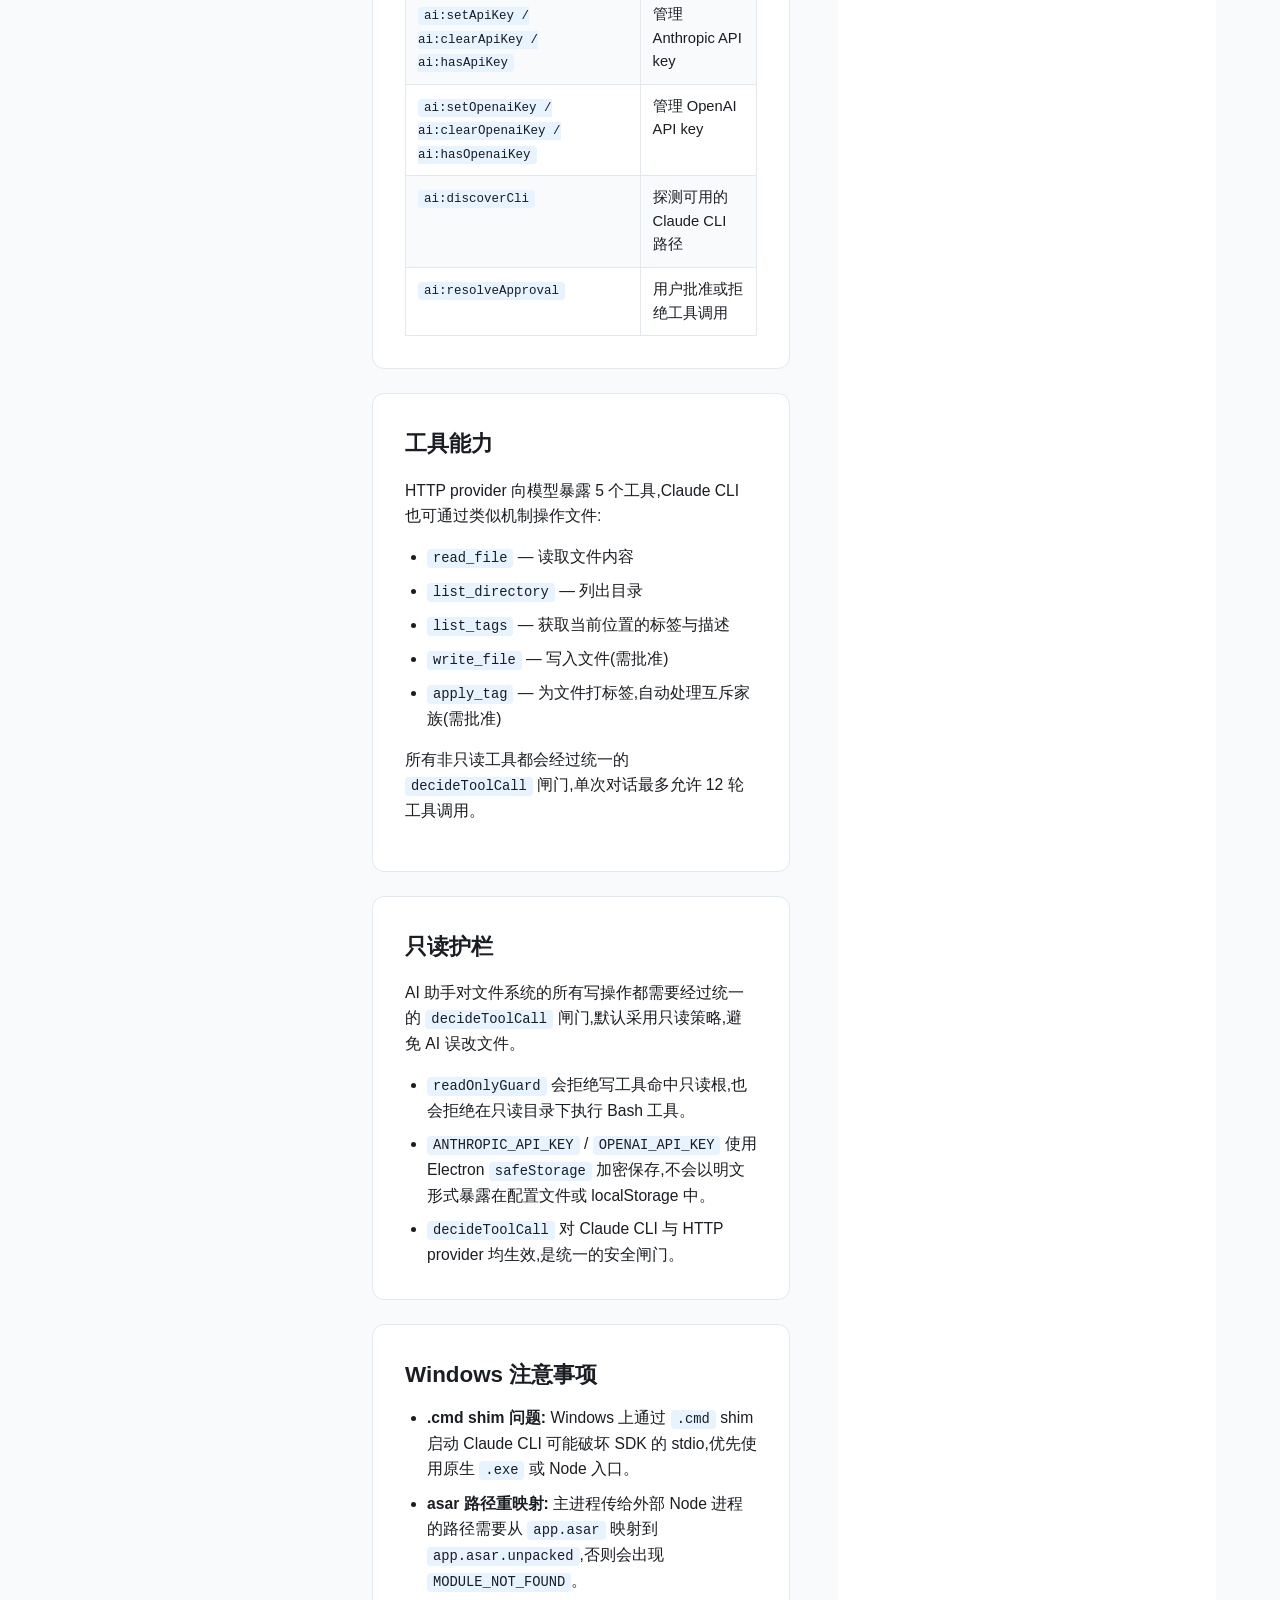
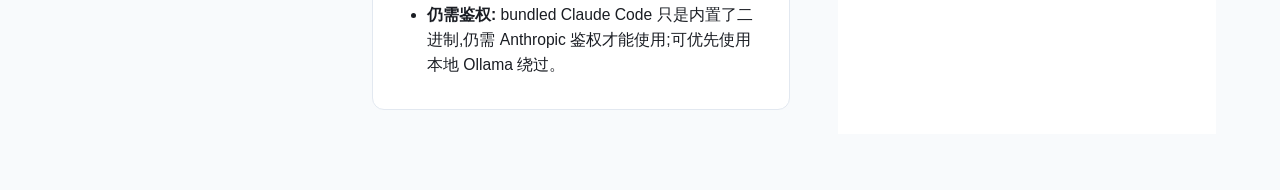
==== commit 423b0102: "docs: refresh WhaleTag_Page content from plan.md and docs/0X-*.md" ====
--- a/pages/ai-assistant.html
+++ b/pages/ai-assistant.html
@@ -53,39 +53,85 @@
     <div class="page-layout">
       <aside class="sidebar">
         <div class="sidebar-title">目录</div>
-        <a href="#modes" class="active">运行模式</a>
-        <a href="#channels">通信通道</a>
+        <a href="#providers" class="active">Provider 配置</a>
+        <a href="#ipc">IPC 通道</a>
+        <a href="#tools">工具能力</a>
         <a href="#guardrails">只读护栏</a>
+        <a href="#windows">Windows 注意事项</a>
       </aside>
 
       <div class="content-area">
-        <article class="content-card" id="modes">
-          <h2>两种运行模式</h2>
+        <article class="content-card" id="providers">
+          <h2>Provider 配置</h2>
+          <p>AI 助手支持三种 provider,可在设置面板切换:</p>
           <ul>
-            <li><strong>Claude Code CLI 嵌入:</strong> 直接调用本地的 Claude Code CLI,适合已经安装并配置好 Claude Code 的用户。</li>
-            <li><strong>HTTP Provider:</strong> 兼容 ollama 与 OpenAI 格式,可连接本地模型或自定义 API 端点。</li>
+            <li><strong>Claude Code CLI:</strong> 内置 bundled 的 Claude Code CLI,通过 <code>@anthropic-ai/claude-agent-sdk</code> 调用。注意:只是免去安装步骤,仍需要 Anthropic 鉴权(API key 或 <code>~/.claude</code> 凭证)。</li>
+            <li><strong>Ollama:</strong> 连接本地 Ollama 服务(如 <code>http://localhost:11434</code>),适合离线使用。</li>
+            <li><strong>OpenAI / 兼容端点:</strong> 任何 OpenAI 兼容 API,API key 通过 Electron <code>safeStorage</code> 加密存储。</li>
           </ul>
+          <p>Ollama 与 OpenAI 共享同一个 <code>HttpChatProvider</code> 运行时。</p>
         </article>
 
-        <article class="content-card" id="channels">
-          <h2>通信通道</h2>
+        <article class="content-card" id="ipc">
+          <h2>IPC 通道</h2>
+          <p>主进程与 AI 侧栏之间共有 16 个 IPC 通道:</p>
+          <h3>3 个推送通道</h3>
           <ul>
-            <li><strong>3 个 IPC 推送:</strong> <code>ai:chunk</code>(流式内容)、<code>ai:error</code>(错误)、<code>ai:approvalRequest</code>(需要用户批准)。</li>
-            <li><strong>13 个 invoke 通道:</strong> 用于发送消息、切换 provider、管理会话等。</li>
+            <li><code>ai:chunk</code> — 流式内容片段</li>
+            <li><code>ai:error</code> — 错误信息</li>
+            <li><code>ai:approvalRequest</code> — 需要用户批准的工具调用</li>
           </ul>
+          <h3>13 个 invoke 通道</h3>
+          <table class="data-table">
+            <thead>
+              <tr><th>通道</th><th>用途</th></tr>
+            </thead>
+            <tbody>
+              <tr><td><code>ai:query</code></td><td>发送用户消息并开始对话</td></tr>
+              <tr><td><code>ai:cancel</code></td><td>取消当前生成</td></tr>
+              <tr><td><code>ai:prewarm</code></td><td>预热 Claude CLI 进程池</td></tr>
+              <tr><td><code>ai:generateTitle</code></td><td>自动生成会话标题</td></tr>
+              <tr><td><code>ai:inlineEdit</code></td><td>内联编辑选中文本</td></tr>
+              <tr><td><code>ai:setApiKey / ai:clearApiKey / ai:hasApiKey</code></td><td>管理 Anthropic API key</td></tr>
+              <tr><td><code>ai:setOpenaiKey / ai:clearOpenaiKey / ai:hasOpenaiKey</code></td><td>管理 OpenAI API key</td></tr>
+              <tr><td><code>ai:discoverCli</code></td><td>探测可用的 Claude CLI 路径</td></tr>
+              <tr><td><code>ai:resolveApproval</code></td><td>用户批准或拒绝工具调用</td></tr>
+            </tbody>
+          </table>
+        </article>
+
+        <article class="content-card" id="tools">
+          <h2>工具能力</h2>
+          <p>HTTP provider 向模型暴露 5 个工具,Claude CLI 也可通过类似机制操作文件:</p>
+          <ul>
+            <li><code>read_file</code> — 读取文件内容</li>
+            <li><code>list_directory</code> — 列出目录</li>
+            <li><code>list_tags</code> — 获取当前位置的标签与描述</li>
+            <li><code>write_file</code> — 写入文件(需批准)</li>
+            <li><code>apply_tag</code> — 为文件打标签,自动处理互斥家族(需批准)</li>
+          </ul>
+          <p>所有非只读工具都会经过统一的 <code>decideToolCall</code> 闸门,单次对话最多允许 12 轮工具调用。</p>
         </article>
 
         <article class="content-card" id="guardrails">
           <h2>只读护栏</h2>
           <p>AI 助手对文件系统的所有写操作都需要经过统一的 <code>decideToolCall</code> 闸门,默认采用只读策略,避免 AI 误改文件。</p>
-          <p>API key 使用 Electron 的 <code>safeStorage</code> 加密保存,不会以明文形式暴露在配置文件或 localStorage 中。</p>
-          <div class="callout">
-            <strong>提示:</strong> 当前 Windows 开发分支可能遇到 Claude Code CLI 二进制启动失败(libc 不匹配),仅影响 AI 侧栏;可优先使用 HTTP Provider。
-          </div>
+          <ul>
+            <li><code>readOnlyGuard</code> 会拒绝写工具命中只读根,也会拒绝在只读目录下执行 Bash 工具。</li>
+            <li><code>ANTHROPIC_API_KEY</code> / <code>OPENAI_API_KEY</code> 使用 Electron <code>safeStorage</code> 加密保存,不会以明文形式暴露在配置文件或 localStorage 中。</li>
+            <li><code>decideToolCall</code> 对 Claude CLI 与 HTTP provider 均生效,是统一的安全闸门。</li>
+          </ul>
+        </article>
+
+        <article class="content-card" id="windows">
+          <h2>Windows 注意事项</h2>
+          <ul>
+            <li><strong>.cmd shim 问题:</strong> Windows 上通过 <code>.cmd</code> shim 启动 Claude CLI 可能破坏 SDK 的 stdio,优先使用原生 <code>.exe</code> 或 Node 入口。</li>
+            <li><strong>asar 路径重映射:</strong> 主进程传给外部 Node 进程的路径需要从 <code>app.asar</code> 映射到 <code>app.asar.unpacked</code>,否则会出现 <code>MODULE_NOT_FOUND</code>。</li>
+            <li><strong>仍需鉴权:</strong> bundled Claude Code 只是内置了二进制,仍需 Anthropic 鉴权才能使用;可优先使用本地 Ollama 绕过。</li>
+          </ul>
         </article>
       </div>
-    </div>
-  </main>
 
   <footer class="site-footer">
     <div class="container footer-inner">
--- a/css/style.css
+++ b/css/style.css
@@ -871,3 +871,37 @@
     margin: 0 12px;
   }
 }
+
+/* Data tables */
+.data-table {
+  width: 100%;
+  border-collapse: collapse;
+  margin-top: 16px;
+  font-size: 0.92rem;
+}
+
+.data-table th,
+.data-table td {
+  padding: 10px 12px;
+  border: 1px solid var(--color-border);
+  text-align: left;
+  vertical-align: top;
+}
+
+.data-table th {
+  background: var(--color-accent-light);
+  font-weight: 600;
+}
+
+.data-table tr:nth-child(even) {
+  background: var(--color-surface-alt);
+}
+
+.data-table code {
+  font-family: "Roboto Mono", SFMono-Regular, Consolas, monospace;
+  background: var(--color-accent-light);
+  color: var(--color-text);
+  padding: 2px 6px;
+  border-radius: 4px;
+  font-size: 0.85em;
+}
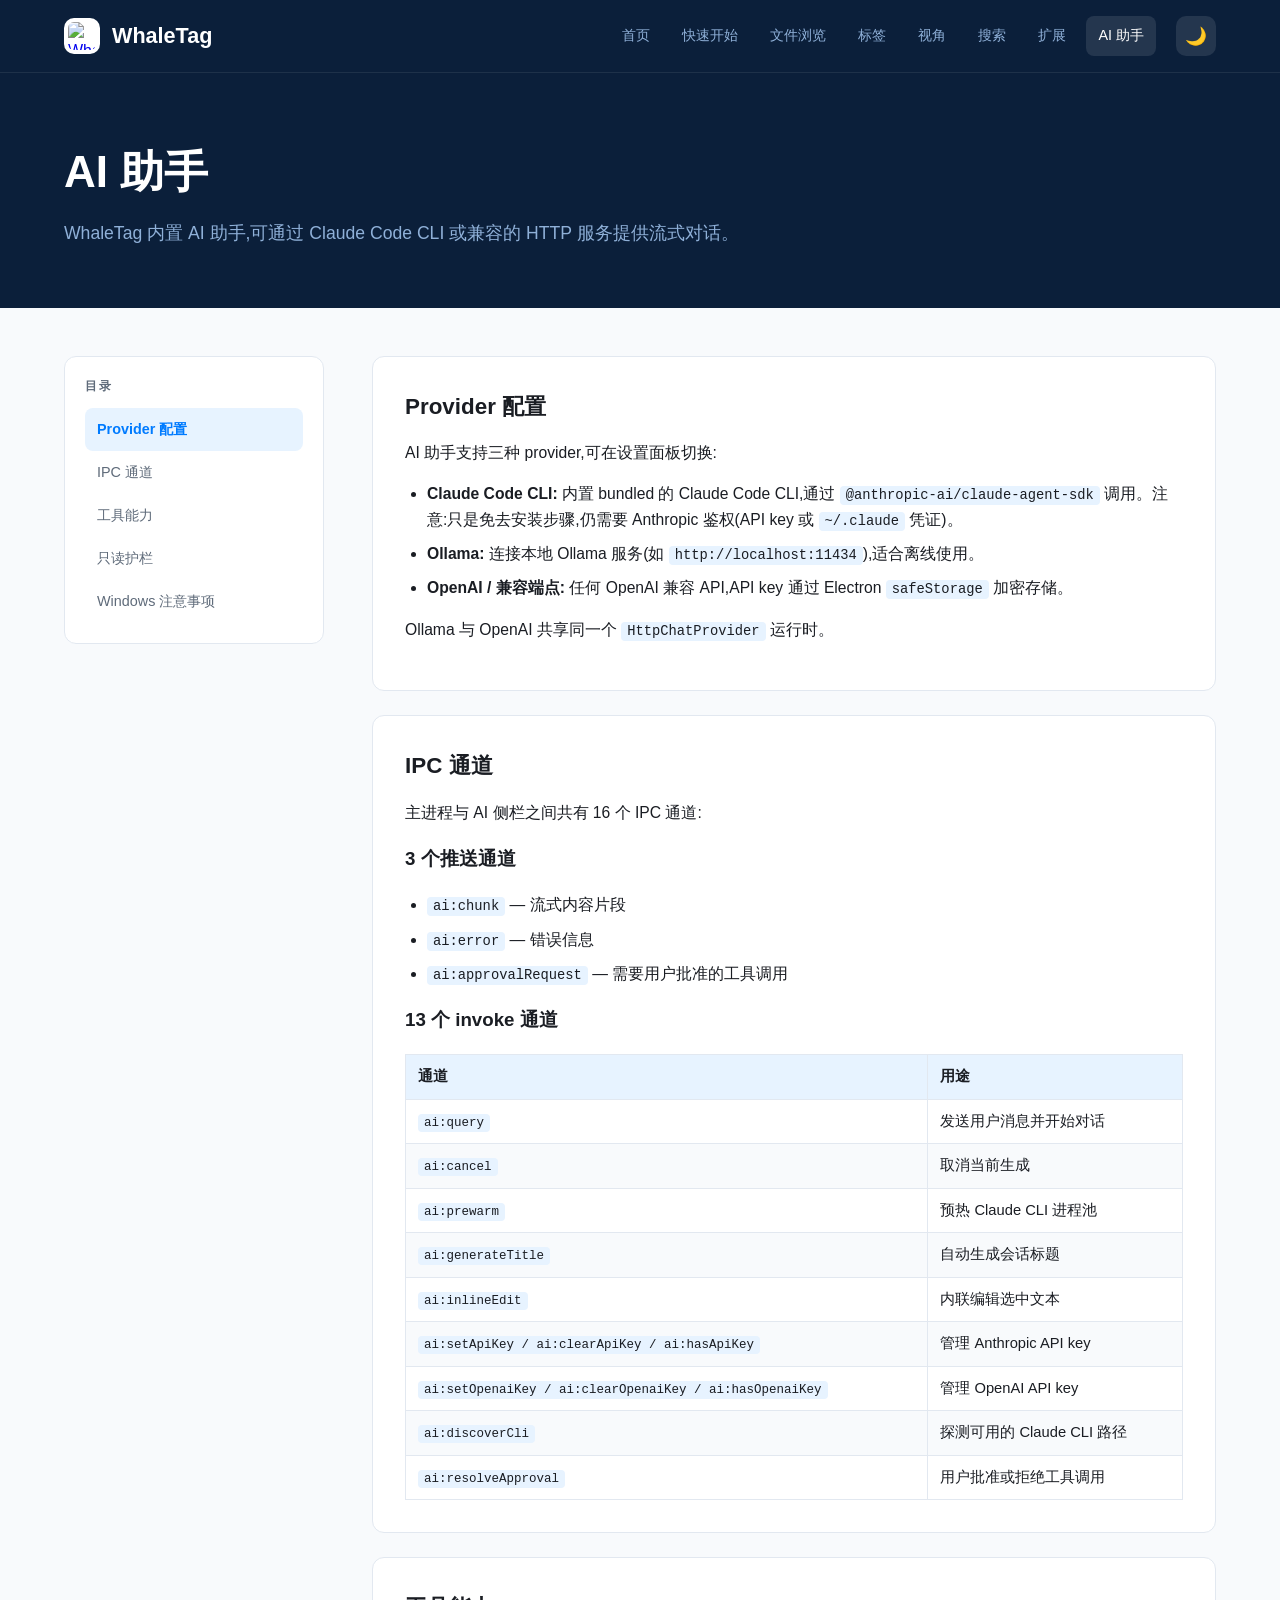
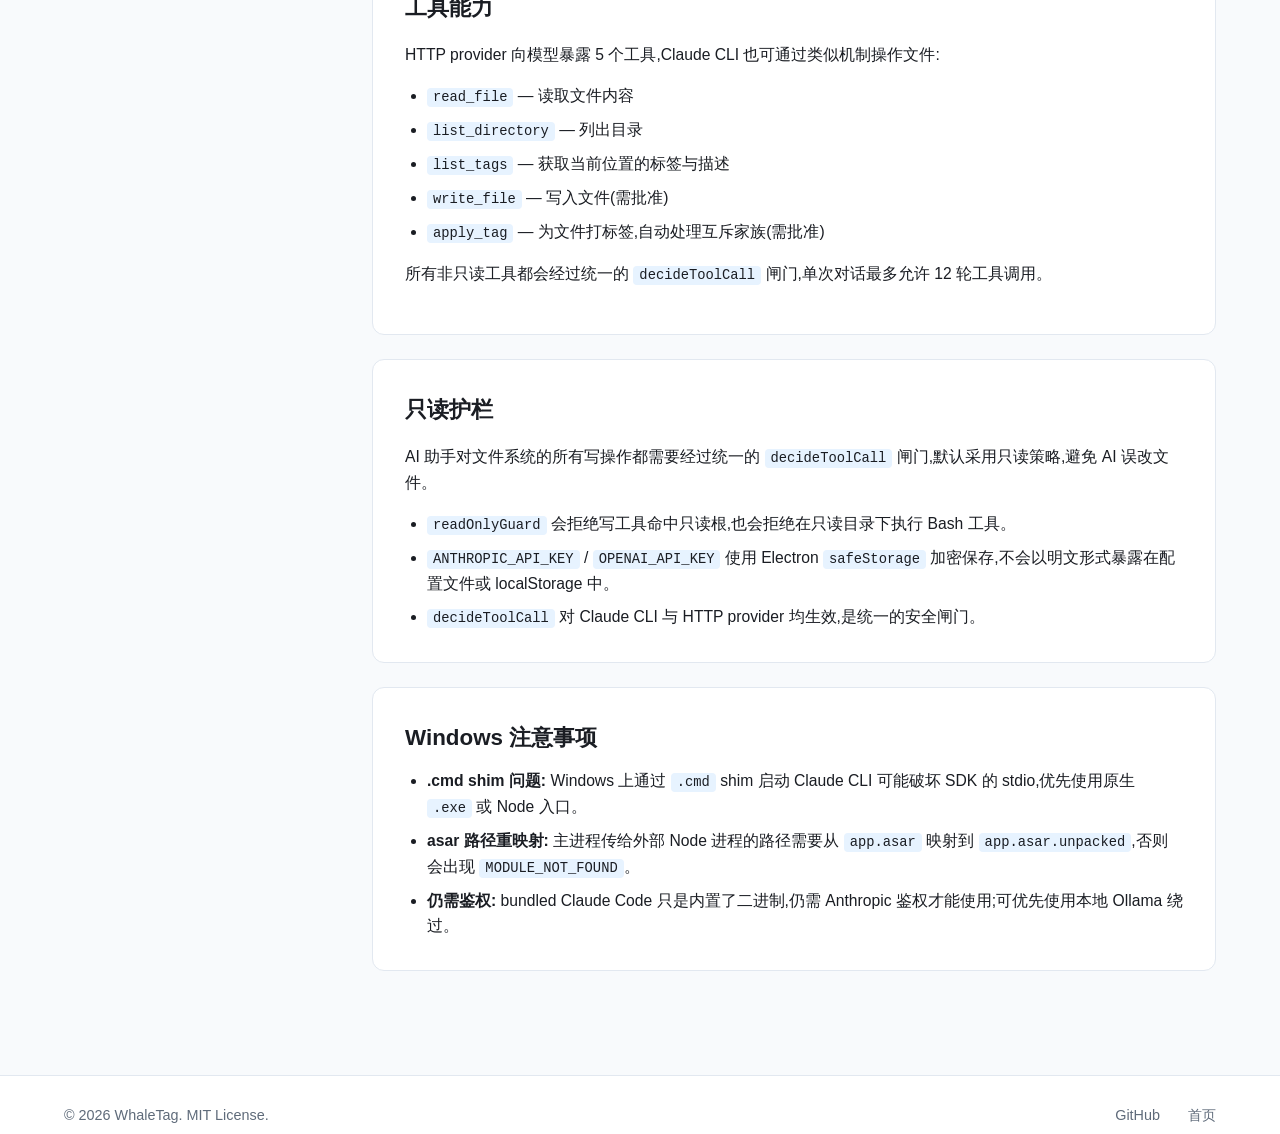
==== commit e6d5df7f: "fix: close page-layout/main before footer in extensions and ai-assistant" ====
--- a/pages/ai-assistant.html
+++ b/pages/ai-assistant.html
@@ -132,6 +132,8 @@
           </ul>
         </article>
       </div>
+    </div>
+  </main>
 
   <footer class="site-footer">
     <div class="container footer-inner">
